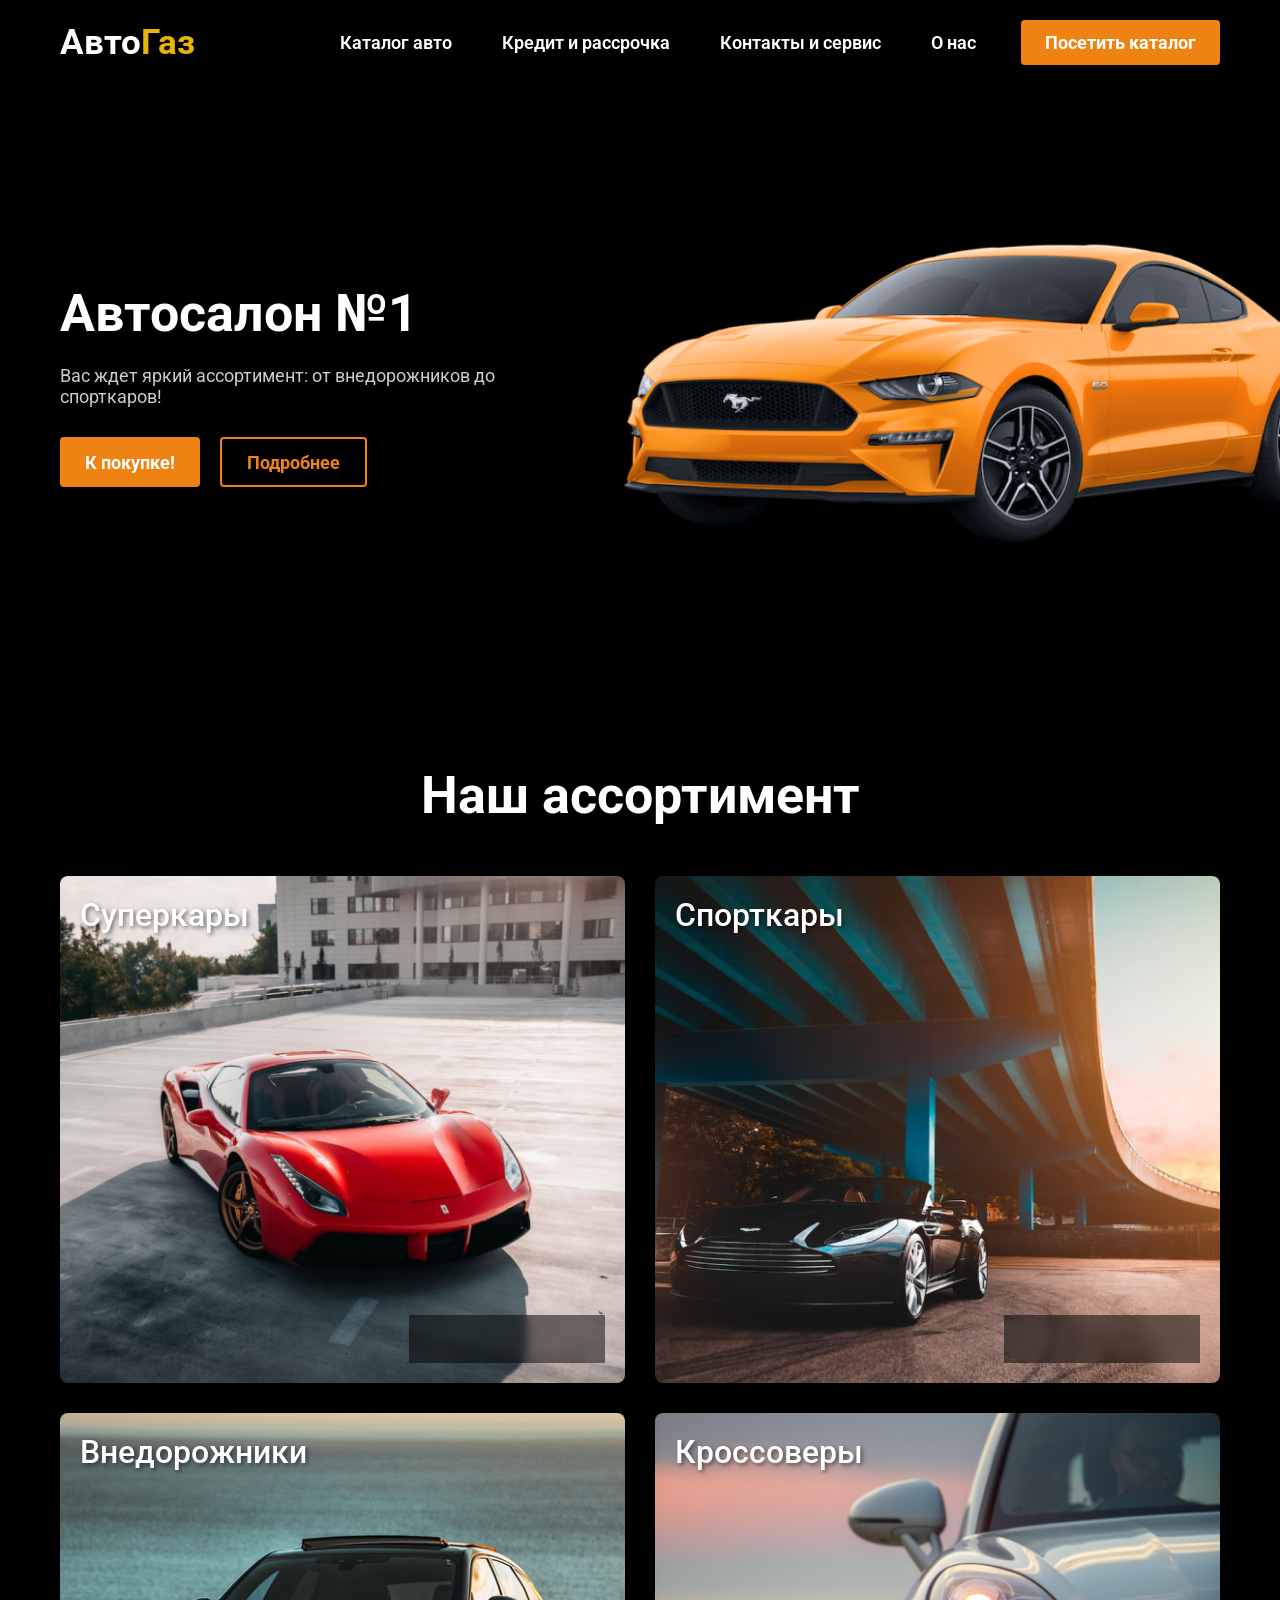
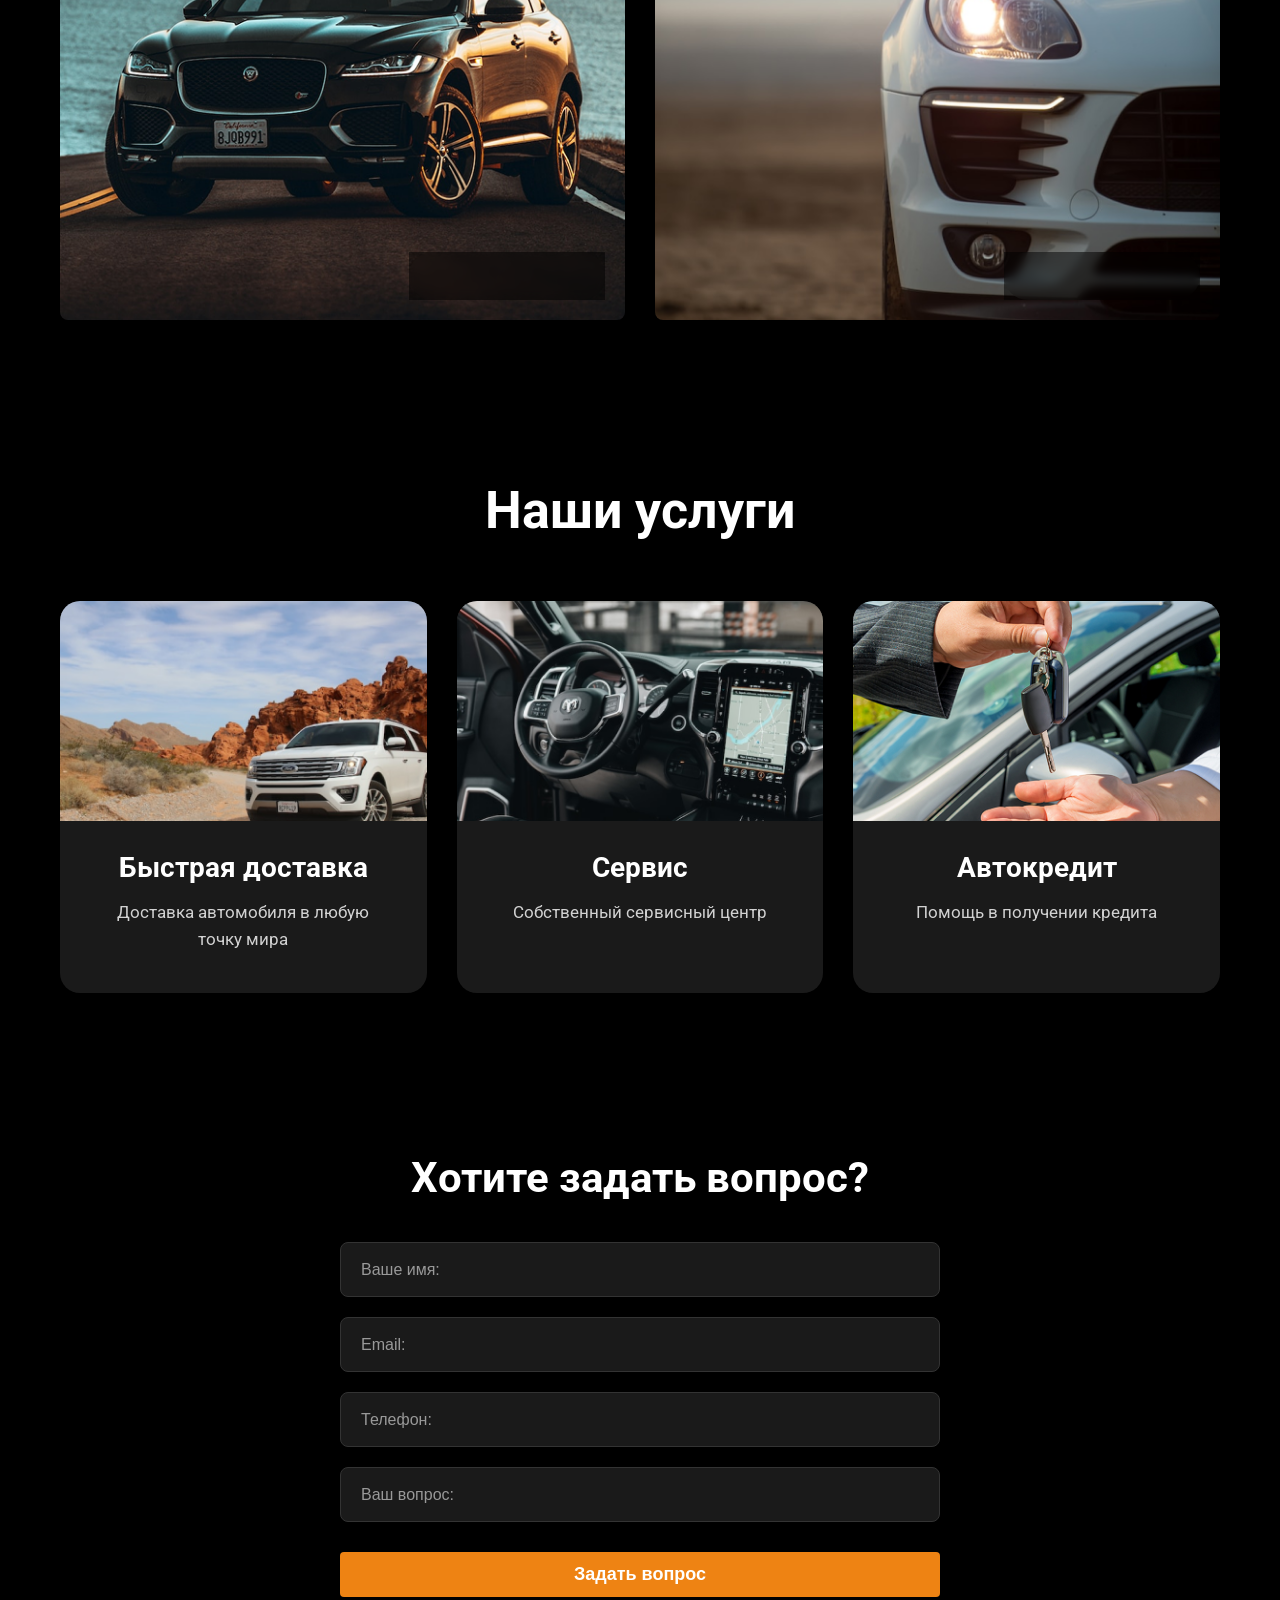
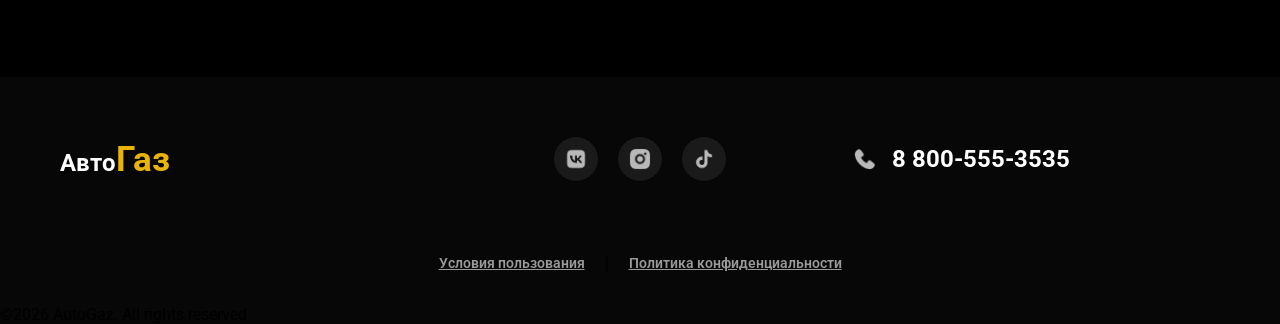
==== index.html @ 1af3d5fa "index.html" ====
<!DOCTYPE html>
<html lang="ru">
<head>
    <meta charset="UTF-8">
    <meta name="viewport" content="width=device-width, initial-scale=1.0, maximum-scale=5.0, user-scalable=yes">
    <meta name="theme-color" content="#000000">
    <meta property="og:title" content="АвтоГаз | Продажа спорткаров и внедорожников">
    <meta property="og:description" content="Автосалон АвтоГаз предлагает купить спортивные автомобили, внедорожники и кроссоверы. Быстрая доставка, сервисное обслуживание и автокредитование.">
    <meta property="og:image" content="https://autogaz.ru/img/ford-mustang.png">
    <meta property="og:url" content="https://autogaz.ru/">
    <meta property="og:type" content="website">
    <meta property="og:site_name" content="АвтоГаз">
    <title>АвтоГаз | Продажа спорткаров и внедорожников</title>
    <link rel="stylesheet" href="style.css">
    <link rel="preconnect" href="https://fonts.googleapis.com">
    <link rel="preconnect" href="https://fonts.gstatic.com" crossorigin>
    <link href="https://fonts.googleapis.com/css2?family=Roboto:wght@400;500;700&display=swap" rel="stylesheet">
</head>
<body>
    <div class="overlay" id="overlay"></div>

    <header>
    <div class="container">
        <a href="#" class="title">Авто<span class="gaz">Газ</span></a>
        
        <button class="burger-menu" id="burgerMenu" aria-label="Меню">
            <span class="burger-line"></span>
            <span class="burger-line"></span>
            <span class="burger-line"></span>
        </button>

        <nav class="nav" id="nav">
            <ul class="list">
                <li><a href="#">Каталог авто</a></li>
                <li><a href="#">Кредит и рассрочка</a></li>
                <li><a href="#">Контакты и сервис</a></li>
                <li><a href="#">О нас</a></li>
            </ul>
        </nav>
        
        <a href="./product.html" class="btn"><span>Посетить каталог</span></a>
    </div>
</header>

    <main>
        <!-- СЕКЦИЯ WELCOME -->
        <section class="welcome">
            <div class="container">
                <div class="welcome_text">
                    <h1 class="welcome_title">Автосалон №1</h1>
                    <p class="welcome_txt">Вас ждет яркий ассортимент: от внедорожников до спорткаров!</p>
                    <div class="welcome_btn">
                        <a href="./product.html" class="w_btn">К покупке!</a>
                        <a href="#" class="w_btn2">Подробнее</a>
                    </div>
                </div>
            </div>
            <div class="img" aria-hidden="true"></div> <!-- Скрывается на мобильных -->
        </section>

        <!-- СЕКЦИЯ АССОРТИМЕНТ -->
        <section class="plitka">
            <div class="container">
                <h2 class="plitka_title">Наш ассортимент</h2>
                <div class="plitka_img">
                    <!-- Карточка 1: Суперкары -->
                    <div class="pl_img">
                        <img src="./img/Mask-1.png" 
                             srcset="./img/Mask-1.png 800w, 
                                     ./img/Mask-1.png 768w, 
                                     ./img/Mask-1.png 480w, 
                                     ./img/Mask-1.png 320w"
                             sizes="(max-width: 320px) 280px,
                                    (max-width: 480px) 440px,
                                    (max-width: 768px) 700px,
                                    800px"
                             alt="Суперкар Lamborghini" 
                             width="584" 
                             height="524" 
                             loading="lazy">
                        <h3 class="pl_h">Суперкары</h3>
                        <a href="#" class="discover">
                            Подробнее 
                            <img src="./img/Vector-1.png" alt="→" width="20" height="20" loading="lazy">
                        </a>
                    </div>
                    <div class="pl_img">
                        <img src="./img/Mask-2.png" 
                             srcset="./img/Mask-2.png 800w, 
                                     ./img/Mask-2.png 768w, 
                                     ./img/Mask-2.png 480w, 
                                     ./img/Mask-2.png 320w"
                             sizes="(max-width: 320px) 280px,
                                    (max-width: 480px) 440px,
                                    (max-width: 768px) 700px,
                                    800px"
                             alt="Спорткар" 
                             width="584" 
                             height="524" 
                             loading="lazy">
                        <h3 class="pl_h">Спорткары</h3>
                        <a href="#" class="discover">
                            Подробнее 
                            <img src="./img/Vector-1.png" alt="→" width="20" height="20" loading="lazy">
                        </a>
                    </div>

                    <div class="pl_img">
                        <img src="./img/suv.png" 
                             srcset="./img/suv.png 800w, 
                                     ./img/suv.png 768w, 
                                     ./img/suv.png 480w, 
                                     ./img/suv.png 320w"
                             sizes="(max-width: 320px) 280px,
                                    (max-width: 480px) 440px,
                                    (max-width: 768px) 700px,
                                    800px"
                             alt="Внедорожник Mercedes-Benz G-Класс" 
                             width="584" 
                             height="524" 
                             loading="lazy">
                        <h3 class="pl_h">Внедорожники</h3>
                        <a href="#" class="discover">
                            Подробнее 
                            <img src="./img/Vector-1.png" alt="→" width="20" height="20" loading="lazy">
                        </a>
                    </div>
                    
                    <div class="pl_img">
                        <img src="./img/Mask-3.png" 
                             srcset="./img/Mask-3.png 800w, 
                                     ./img/Mask-3.png 768w, 
                                     ./img/Mask-3.png 480w, 
                                     ./img/Mask-3.png 320w"
                             sizes="(max-width: 320px) 280px,
                                    (max-width: 480px) 440px,
                                    (max-width: 768px) 700px,
                                    800px"
                             alt="Кроссовер" 
                             width="584" 
                             height="524" 
                             loading="lazy">
                        <h3 class="pl_h">Кроссоверы</h3>
                        <a href="#" class="discover">
                            Подробнее 
                            <img src="./img/Vector-1.png" alt="→" width="20" height="20" loading="lazy">
                        </a>
                    </div>
                </div>
            </div>
        </section>
        <section class="serv">
            <div class="container">
                <h2 class="serv_title">Наши услуги</h2>
                <div class="serv_cards">
                    <div class="s_card">
                        <img src="./img/serv.png" 
                             srcset="./img/serv.png 800w, 
                                     ./img/serv.png 480w, 
                                     ./img/serv.png 320w"
                             sizes="(max-width: 480px) 100vw,
                                    (max-width: 768px) 50vw,
                                    384px"
                             alt="Быстрая доставка" 
                             loading="lazy"
                             width="384" 
                             height="220">
                        <div class="s_card_content">
                            <h3 class="s_h">Быстрая доставка</h3>
                            <p class="s_txt">Доставка автомобиля в любую точку мира</p>
                        </div>
                    </div>
                    <div class="s_card">
                        <img src="./img/serv2.png" 
                             srcset="./img/serv2.png 800w, 
                                     ./img/serv2.png 480w, 
                                     ./img/serv2.png 320w"
                             sizes="(max-width: 480px) 100vw,
                                    (max-width: 768px) 50vw,
                                    384px"
                             alt="Сервисное обслуживание" 
                             loading="lazy"
                             width="384" 
                             height="220">
                        <div class="s_card_content">
                            <h3 class="s_h">Сервис</h3>
                            <p class="s_txt">Собственный сервисный центр</p>
                        </div>
                    </div>
                    <div class="s_card">
                        <img src="./img/Кредит.png" 
                             srcset="./img/Кредит.png 800w, 
                                     ./img/Кредит.png 480w, 
                                     ./img/Кредит.png 320w"
                             sizes="(max-width: 480px) 100vw,
                                    (max-width: 768px) 50vw,
                                    384px"
                             alt="Автокредитование" 
                             loading="lazy"
                             width="384" 
                             height="220">
                        <div class="s_card_content">
                            <h3 class="s_h">Автокредит</h3>
                            <p class="s_txt">Помощь в получении кредита</p>
                        </div>
                    </div>
                </div>
            </div>
        </section>
        <section id="form-section">
            <div class="container">
                <h2 class="title-section">Хотите задать вопрос?</h2>
                <form action="/action_page.php" method="POST">
                    <input type="text" id="name" name="name" placeholder="Ваше имя:" required>
                    <input type="email" id="email" name="email" placeholder="Email:" required>
                    <input type="tel" id="phone" name="phone" placeholder="Телефон:" required>
                    <input type="text" id="question" name="question" placeholder="Ваш вопрос:" required>
                    <button type="submit" class="btn form_btn">Задать вопрос</button>
                </form> 
            </div>
        </section>
    </main>
    <footer>
        <div class="container footer-container">
            <div class="logotip">
                <h2>Авто<span class="gaz">Газ</span></h2>
            </div>
            <div class="soc">
                <a href="https://vk.com" aria-label="VK" target="_blank" rel="noopener"><img src="./img/VK.png" alt="VK" width="24" height="24" loading="lazy"></a>
                <a href="https://instagram.com" aria-label="Instagram" target="_blank" rel="noopener"><img src="./img/inst.png" alt="Instagram" width="24" height="24" loading="lazy"></a>
                <a href="https://tiktok.com" aria-label="TikTok" target="_blank" rel="noopener"><img src="./img/TikTok.png" alt="TikTok" width="24" height="24" loading="lazy"></a>
            </div>
            <div class="logotip">
                <img src="./img/num-icon.png" alt="Телефон" width="24" height="24" loading="lazy">
                <h2>8 800-555-3535</h2>
            </div>
        </div>
        <div class="footer-legal">
            <a href="#" class="legal-link">Условия пользования</a>
            <span class="separator">|</span> 
            <a href="#" class="legal-link">Политика конфиденциальности</a>
        </div>
        <p>©2026 AutoGaz. All rights reserved</p>
    </footer>
    <script>
        document.addEventListener('DOMContentLoaded', function() {
            const burgerMenu = document.getElementById('burgerMenu');
            const nav = document.getElementById('nav');
            const overlay = document.getElementById('overlay');

            if (burgerMenu && nav && overlay) {
                function toggleMenu() {
                    burgerMenu.classList.toggle('open');
                    nav.classList.toggle('active');
                    overlay.classList.toggle('active');
                    document.body.style.overflow = nav.classList.contains('active') ? 'hidden' : '';
                }

                burgerMenu.addEventListener('click', toggleMenu);
                overlay.addEventListener('click', toggleMenu);

                document.querySelectorAll('.list a').forEach(link => {
                    link.addEventListener('click', function() {
                        if (nav.classList.contains('active')) {
                            toggleMenu();
                        }
                    });
                });

                window.addEventListener('resize', function() {
                    if (window.innerWidth > 768 && nav.classList.contains('active')) {
                        toggleMenu();
                    }
                });
            }
        });
    </script>
</body>
</html>
---- style.css ----
@import url('https://fonts.googleapis.com/css2?family=Roboto:wght@400;500;700&display=swap');

/* ========== ОСНОВНЫЕ СТИЛИ ========== */
* {
    margin: 0;
    padding: 0;
    box-sizing: border-box;
}

body {
    background-color: black;
    font-family: "Roboto", sans-serif;
    overflow-x: hidden;
    width: 100%;
}

.container {
    width: 100%;
    max-width: 1200px;
    margin: 0 auto;
    padding: 0 20px;
}

/* ========== ТИПОГРАФИЯ ========== */
h1, h2, h3 {
    color: white;
    font-weight: 700;
}

.title {
    font-size: clamp(28px, 6vw, 35px);
    z-index: 1001;
    position: relative;
}

.gaz {
    color: #EAB308;
    font-size: clamp(28px, 6vw, 35px);
}

a {
    color: white;
    text-decoration: none;
    font-weight: 600;
    font-size: 18px;
}

/* ========== ШАПКА С БУРГЕР-МЕНЮ ========== */
header {
    padding: 20px 0;
    position: relative;
    z-index: 1000;
}

header .container {
    display: flex;
    align-items: center;
    justify-content: space-between;
    flex-wrap: wrap;
}

/* Кнопка бургер-меню */
.burger-menu {
    display: none;
    flex-direction: column;
    justify-content: space-between;
    width: 40px;
    height: 30px;
    background: transparent;
    border: none;
    cursor: pointer;
    padding: 0;
    z-index: 1001;
    position: relative;
}

.burger-line {
    width: 100%;
    height: 4px;
    background-color: white;
    border-radius: 4px;
    transition: 0.3s;
}

/* Анимация бургера при открытии */
.burger-menu.open .burger-line:nth-child(1) {
    transform: translateY(13px) rotate(45deg);
}

.burger-menu.open .burger-line:nth-child(2) {
    opacity: 0;
}

.burger-menu.open .burger-line:nth-child(3) {
    transform: translateY(-13px) rotate(-45deg);
}

/* Навигация */
.nav {
    flex: 1;
    display: flex;
    justify-content: flex-end;
}

.list {
    display: flex;
    list-style: none;
    gap: 20px;
    transition: 0.3s;
}

.list a {
    display: inline-block;
    padding: 12px 15px;
    min-height: 44px;
    min-width: 44px;
    transition: 0.2s;
    white-space: nowrap;
}

.list a:hover {
    color: #EE8313;
}

.btn {
    background-color: #EE8313;
    display: inline-flex;
    align-items: center;
    justify-content: center;
    min-width: 44px;
    min-height: 44px;
    padding: 12px 24px;
    border-radius: 4px;
    transition: 0.2s;
    white-space: nowrap;
    margin-left: 20px;
    z-index: 1001;
    position: relative;
}

.btn:hover {
    opacity: 0.8;
    transform: scale(1.05);
}

/* ========== СЕКЦИЯ WELCOME ========== */
.welcome {
    position: relative;
    min-height: 600px;
    display: flex;
    align-items: center;
}

.welcome_text {
    position: relative;
    z-index: 2;
    max-width: 600px;
}

.welcome_title {
    font-size: clamp(36px, 8vw, 52px);
    line-height: 1.2;
    margin-bottom: 20px;
}

.welcome_txt {
    color: white;
    opacity: 0.8;
    font-size: clamp(16px, 4vw, 18px);
    max-width: 474px;
    margin-bottom: 30px;
}

.welcome_btn {
    display: flex;
    gap: 20px;
    flex-wrap: wrap;
}

.w_btn, .w_btn2 {
    display: inline-flex;
    align-items: center;
    justify-content: center;
    min-height: 50px;
    min-width: 44px;
    padding: 12px 25px;
    border-radius: 4px;
    font-weight: 700;
}

.w_btn {
    background-color: #EE8313;
}

.w_btn2 {
    background-color: transparent;
    color: #EE8313;
    border: 2px solid #EE8313;
}

/* Фоновое изображение (СКРОЕМ НА МОБИЛЬНЫХ) */
.img {
    position: absolute;
    top: 0;
    right: 0;
    width: 60%;
    height: 100%;
    z-index: 1;
}

.img::before {
    content: '';
    position: absolute;
    top: 0;
    right: 0;
    width: 100%;
    height: 100%;
    background-image: url('./img/ford-mustang.png');
    background-size: contain;
    background-position: right center;
    background-repeat: no-repeat;
}

/* ========== ПЛИТКА ========== */
.plitka {
    padding: 80px 0;
}

.plitka_title {
    text-align: center;
    font-size: clamp(32px, 7vw, 52px);
    margin-bottom: 50px;
}

.plitka_img {
    display: grid;
    grid-template-columns: repeat(2, 1fr);
    gap: 30px;
}

.pl_img {
    position: relative;
    width: 100%;
    aspect-ratio: 584/524;
    overflow: hidden;
    border-radius: 8px;
}

.pl_img img {
    width: 100%;
    height: 100%;
    object-fit: cover;
    transition: 0.7s;
}

.pl_img:hover img {
    transform: scale(1.1);
}

.pl_h {
    position: absolute;
    top: 20px;
    left: 20px;
    font-size: clamp(20px, 5vw, 32px);
    font-weight: 500;
    z-index: 2;
    text-shadow: 2px 2px 4px rgba(0,0,0,0.5);
}

.discover {
    position: absolute;
    bottom: 20px;
    right: 20px;
    display: flex;
    align-items: center;
    gap: 10px;
    font-size: clamp(16px, 4vw, 24px);
    font-weight: 500;
    z-index: 2;
    background: rgba(0,0,0,0.5);
    padding: 10px 20px;
    border-radius: 30px;
    backdrop-filter: blur(5px);
}

.discover img {
    width: 20px;
    height: 20px;
}

/* ========== УСЛУГИ ========== */
.serv {
    padding: 80px 0;
}

.serv_title {
    text-align: center;
    font-size: clamp(32px, 7vw, 52px);
    margin-bottom: 60px;
}

.serv_cards {
    display: grid;
    grid-template-columns: repeat(3, 1fr);
    gap: 30px;
}

.s_card {
    background: #1A1A1A;
    border-radius: 20px;
    overflow: hidden;
    transition: 0.3s;
    display: flex;
    flex-direction: column;
    border: none;
}

.s_card:hover {
    background: white;
    transform: translateY(-10px);
    box-shadow: 0 20px 30px rgba(238, 131, 19, 0.2);
}

.s_card img {
    width: 100%;
    height: 220px;
    object-fit: cover;
    display: block;
    border: none;
    transition: 0.5s;
}

.s_card:hover img {
    transform: scale(1.05);
}

.s_card_content {
    padding: 30px 25px 40px;
    text-align: center;
}

.s_h {
    font-size: clamp(22px, 4vw, 28px);
    font-weight: 700;
    margin-bottom: 15px;
    color: white;
}

.s_txt {
    font-size: clamp(15px, 3vw, 17px);
    opacity: 0.8;
    color: white;
    line-height: 1.6;
    max-width: 280px;
    margin: 0 auto;
}

.s_card:hover .s_h,
.s_card:hover .s_txt {
    color: black;
}

/* ========== ФОРМА ========== */
#form-section {
    padding: 80px 0;
}

.title-section {
    text-align: center;
    font-size: clamp(28px, 6vw, 42px);
    margin-bottom: 40px;
}

form {
    max-width: 600px;
    margin: 0 auto;
    display: flex;
    flex-direction: column;
    gap: 20px;
}

input {
    width: 100%;
    background: #1A1A1A;
    border: 1px solid #333;
    border-radius: 8px;
    padding: 16px 20px;
    font-size: 16px;
    color: white;
    min-height: 55px;
    transition: 0.2s;
}

input:focus {
    outline: none;
    border-color: #EE8313;
}

input::placeholder {
    color: #999;
    font-size: 16px;
}

.form_btn {
    width: 100%;
    margin-top: 10px;
    background: #EE8313;
    color: white;
    border: none;
    font-size: 18px;
    font-weight: 600;
    cursor: pointer;
    min-height: 55px;
    margin-left: 0;
}

/* ========== ФУТЕР ========== */
footer {
    background: #070707;
    padding-top: 60px;
}

.footer-container {
    display: grid;
    grid-template-columns: repeat(3, 1fr);
    gap: 30px;
    align-items: center;
    margin-bottom: 40px;
}

.logotip {
    display: flex;
    align-items: center;
    gap: 15px;
}

.logo_foot {
    font-size: 35px;
    margin: 0;
}

.soc {
    display: flex;
    align-items: center;
    justify-content: center;
    gap: 20px;
}

.soc a {
    display: flex;
    align-items: center;
    justify-content: center;
    min-width: 44px;
    min-height: 44px;
    background: #1A1A1A;
    border-radius: 50%;
    transition: 0.2s;
}

.soc a:hover {
    background: #EE8313;
    transform: scale(1.1);
}

.soc img {
    width: 24px;
    height: 24px;
    object-fit: contain;
}

.footer-legal {
    display: flex;
    justify-content: center;
    align-items: center;
    gap: 20px;
    padding: 20px 0;
    flex-wrap: wrap;
}

.legal-link {
    color: #999;
    font-size: 14px;
    text-decoration: underline;
    min-height: 44px;
    display: inline-flex;
    align-items: center;
}

.fot p {
    background: #EAB308;
    color: #333;
    text-align: center;
    padding: 20px;
    margin: 0;
    font-size: 14px;
}

/* ========== МЕДИАЗАПРОСЫ ========== */

/* Планшеты */
@media screen and (max-width: 1024px) {
    .plitka_img {
        gap: 20px;
    }
    
    .serv_cards {
        gap: 20px;
    }
}

/* Мобильные устройства (до 768px) */
@media screen and (max-width: 768px) {
    .container {
        padding: 0 25px;
    }

    /* ===== БУРГЕР-МЕНЮ ===== */
    .burger-menu {
        display: flex;
    }

    .nav {
        position: fixed;
        top: 0;
        right: -100%;
        width: 80%;
        max-width: 400px;
        height: 100vh;
        background: #0A0A0A;
        flex-direction: column;
        justify-content: flex-start;
        padding: 100px 30px 30px;
        transition: 0.4s;
        z-index: 1000;
        box-shadow: -5px 0 30px rgba(0,0,0,0.8);
    }

    .nav.active {
        right: 0;
    }

    .list {
        flex-direction: column;
        width: 100%;
        gap: 5px;
    }

    .list a {
        width: 100%;
        text-align: left;
        padding: 18px 20px;
        font-size: 20px;
        border-bottom: 1px solid #333;
        white-space: normal;
    }

    .list a:hover {
        background: #EE8313;
        color: black;
    }

    /* Затемнение фона при открытом меню */
    .overlay {
        display: none;
        position: fixed;
        top: 0;
        left: 0;
        width: 100%;
        height: 100%;
        background: rgba(0,0,0,0.7);
        z-index: 999;
    }

    .overlay.active {
        display: block;
    }

    /* Кнопка в шапке */
    .btn {
        margin-left: auto;
        margin-right: 10px;
        padding: 10px 20px;
        font-size: 16px;
    }

    /* ===== СКРЫВАЕМ МАШИНУ НА МОБИЛЬНЫХ ===== */
    .img {
        display: none; /* Полностью скрываем изображение */
    }

    /* Центрируем текст welcome */
    .welcome {
        min-height: auto;
        padding: 40px 0;
        text-align: center;
    }

    .welcome_text {
        margin: 0 auto;
        text-align: center;
    }

    .welcome_txt {
        margin: 0 auto 30px;
    }

    .welcome_btn {
        justify-content: center;
    }

    /* Плитка в 1 колонку */
    .plitka_img {
        grid-template-columns: 1fr;
    }

    .pl_img {
        max-width: 500px;
        margin: 0 auto;
    }

    /* Услуги в 1 колонку */
    .serv_cards {
        grid-template-columns: 1fr;
        max-width: 500px;
        margin: 0 auto;
    }

    .s_card img {
        height: 200px;
    }

    /* Футер */
    .footer-container {
        grid-template-columns: 1fr;
        text-align: center;
        gap: 40px;
    }

    .logotip {
        justify-content: center;
    }

    .footer-legal {
        flex-direction: column;
        gap: 15px;
    }

    .separator {
        display: none;
    }
}

/* Маленькие телефоны */
@media screen and (max-width: 480px) {
    .container {
        padding: 0 20px;
    }

    .btn {
        padding: 8px 16px;
        font-size: 15px;
    }

    .welcome_title {
        font-size: 32px;
    }

    .w_btn, .w_btn2 {
        width: 100%;
    }

    .s_card img {
        height: 180px;
    }

    .s_card_content {
        padding: 25px 20px 30px;
    }
}

/* ========== ВСПОМОГАТЕЛЬНЫЕ СТИЛИ ========== */
img, video, iframe {
    max-width: 100%;
    height: auto;
}


/* ========== ШАПКА С БУРГЕР-МЕНЮ ========== */
header {
    padding: 20px 0;
    position: relative;
    z-index: 1000;
}

header .container {
    display: flex;
    align-items: center;
    justify-content: space-between;
    flex-wrap: nowrap; /* Запрещаем перенос на новую строку */
    gap: 10px;
}

/* Логотип */
.title {
    font-size: clamp(28px, 6vw, 35px);
    z-index: 1001;
    position: relative;
    font-weight: 700;
    white-space: nowrap; /* Запрещаем перенос текста логотипа */
    flex-shrink: 0; /* Запрещаем сжатие логотипа */
}

/* Кнопка бургер-меню */
.burger-menu {
    display: none;
    flex-direction: column;
    justify-content: space-between;
    width: 40px;
    height: 30px;
    background: transparent;
    border: none;
    cursor: pointer;
    padding: 0;
    z-index: 1001;
    position: relative;
    flex-shrink: 0; /* Запрещаем сжатие кнопки */
}

/* Кнопка в шапке */
.btn {
    background-color: #EE8313;
    display: inline-flex;
    align-items: center;
    justify-content: center;
    min-width: 44px;
    min-height: 44px;
    padding: 12px 24px;
    border-radius: 4px;
    transition: 0.2s;
    white-space: nowrap; /* Запрещаем перенос текста кнопки */
    z-index: 1001;
    position: relative;
    font-weight: 700;
    border: none;
    cursor: pointer;
    flex-shrink: 0; /* Запрещаем сжатие кнопки */
}

/* Навигация */
.nav {
    flex: 1; /* Занимает оставшееся пространство */
    display: flex;
    justify-content: flex-end;
    min-width: 0; /* Разрешаем сжатие если нужно */
}

.list {
    display: flex;
    list-style: none;
    gap: 20px;
    transition: 0.3s;
    flex-wrap: wrap; /* Разрешаем перенос пунктов меню */
    justify-content: flex-end;
}

.list a {
    display: inline-flex;
    align-items: center;
    justify-content: center;
    min-width: 44px;
    min-height: 44px;
    padding: 12px 15px;
    transition: 0.2s;
    white-space: nowrap;
    font-size: clamp(14px, 1.5vw, 18px); /* Адаптивный размер шката */
}

/* ========== МЕДИАЗАПРОСЫ ========== */

/* Планшеты (до 1024px) - начинаем адаптировать меню */
@media screen and (max-width: 1024px) {
    .list {
        gap: 10px; /* Уменьшаем расстояние между пунктами */
    }
    
    .list a {
        padding: 12px 10px; /* Уменьшаем отступы */
        font-size: 15px; /* Уменьшаем шрифт */
    }
}

/* Мобильные устройства (до 880px) - переключаемся на бургер */
@media screen and (max-width: 880px) {
    .burger-menu {
        display: flex; /* Показываем бургер */
    }

    /* Прячем навигацию, она будет в бургере */
    .nav {
        position: fixed;
        top: 0;
        right: -100%;
        width: 80%;
        max-width: 400px;
        height: 100vh;
        background: #0A0A0A;
        flex-direction: column;
        justify-content: flex-start;
        padding: 100px 30px 30px;
        transition: 0.4s;
        z-index: 1000;
        box-shadow: -5px 0 30px rgba(0,0,0,0.8);
    }

    .nav.active {
        right: 0;
    }

    .list {
        flex-direction: column;
        width: 100%;
        gap: 5px;
        flex-wrap: nowrap;
    }

    .list a {
        width: 100%;
        text-align: left;
        padding: 18px 20px;
        font-size: 20px;
        border-bottom: 1px solid #333;
        white-space: normal;
    }

    /* Кнопка в шапке теперь слева от бургера */
    .btn {
        margin-left: auto;
        margin-right: 10px;
    }
}

/* Маленькие телефоны (до 600px) - убираем логотип */
@media screen and (max-width: 600px) {
    .title {
        display: none; /* Прячем логотип */
    }
    
    /* Центрируем оставшиеся элементы */
    header .container {
        justify-content: flex-end; /* Прижимаем кнопки к правому краю */
    }
    
    .btn {
        margin-right: 5px;
    }
}

/* Очень маленькие телефоны (до 400px) */
@media screen and (max-width: 400px) {
    .btn span {
        display: none; /* Прячем текст "Посетить" */
    }
    
    .btn::before {
        content: "→"; /* Показываем стрелку */
        font-size: 20px;
    }
    
    .btn {
        padding: 12px 15px; /* Делаем кнопку компактнее */
        min-width: 44px;
    }
}

/* Экстремально маленькие (до 320px) */
@media screen and (max-width: 320px) {
    .btn {
        padding: 12px 10px;
    }
    
    .burger-menu {
        width: 35px; /* Чуть уменьшаем бургер */
        height: 25px;
    }
}
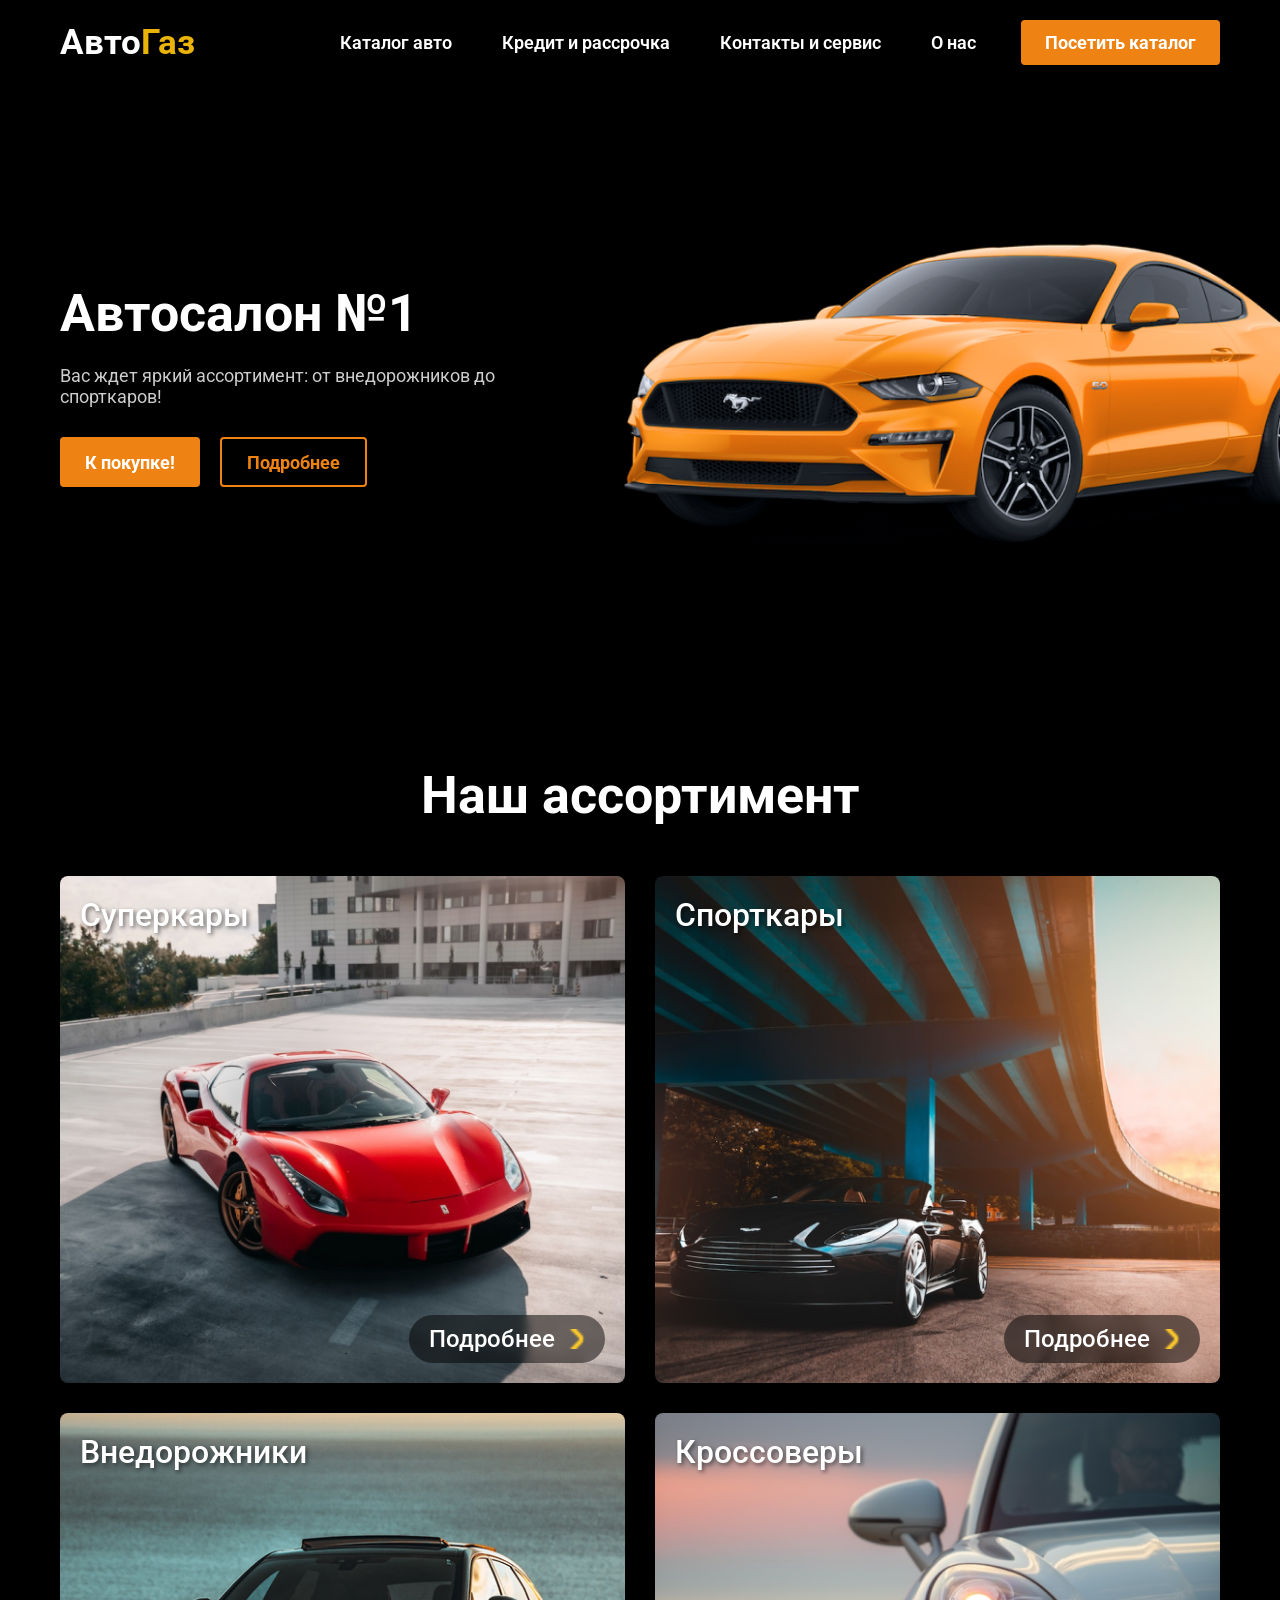
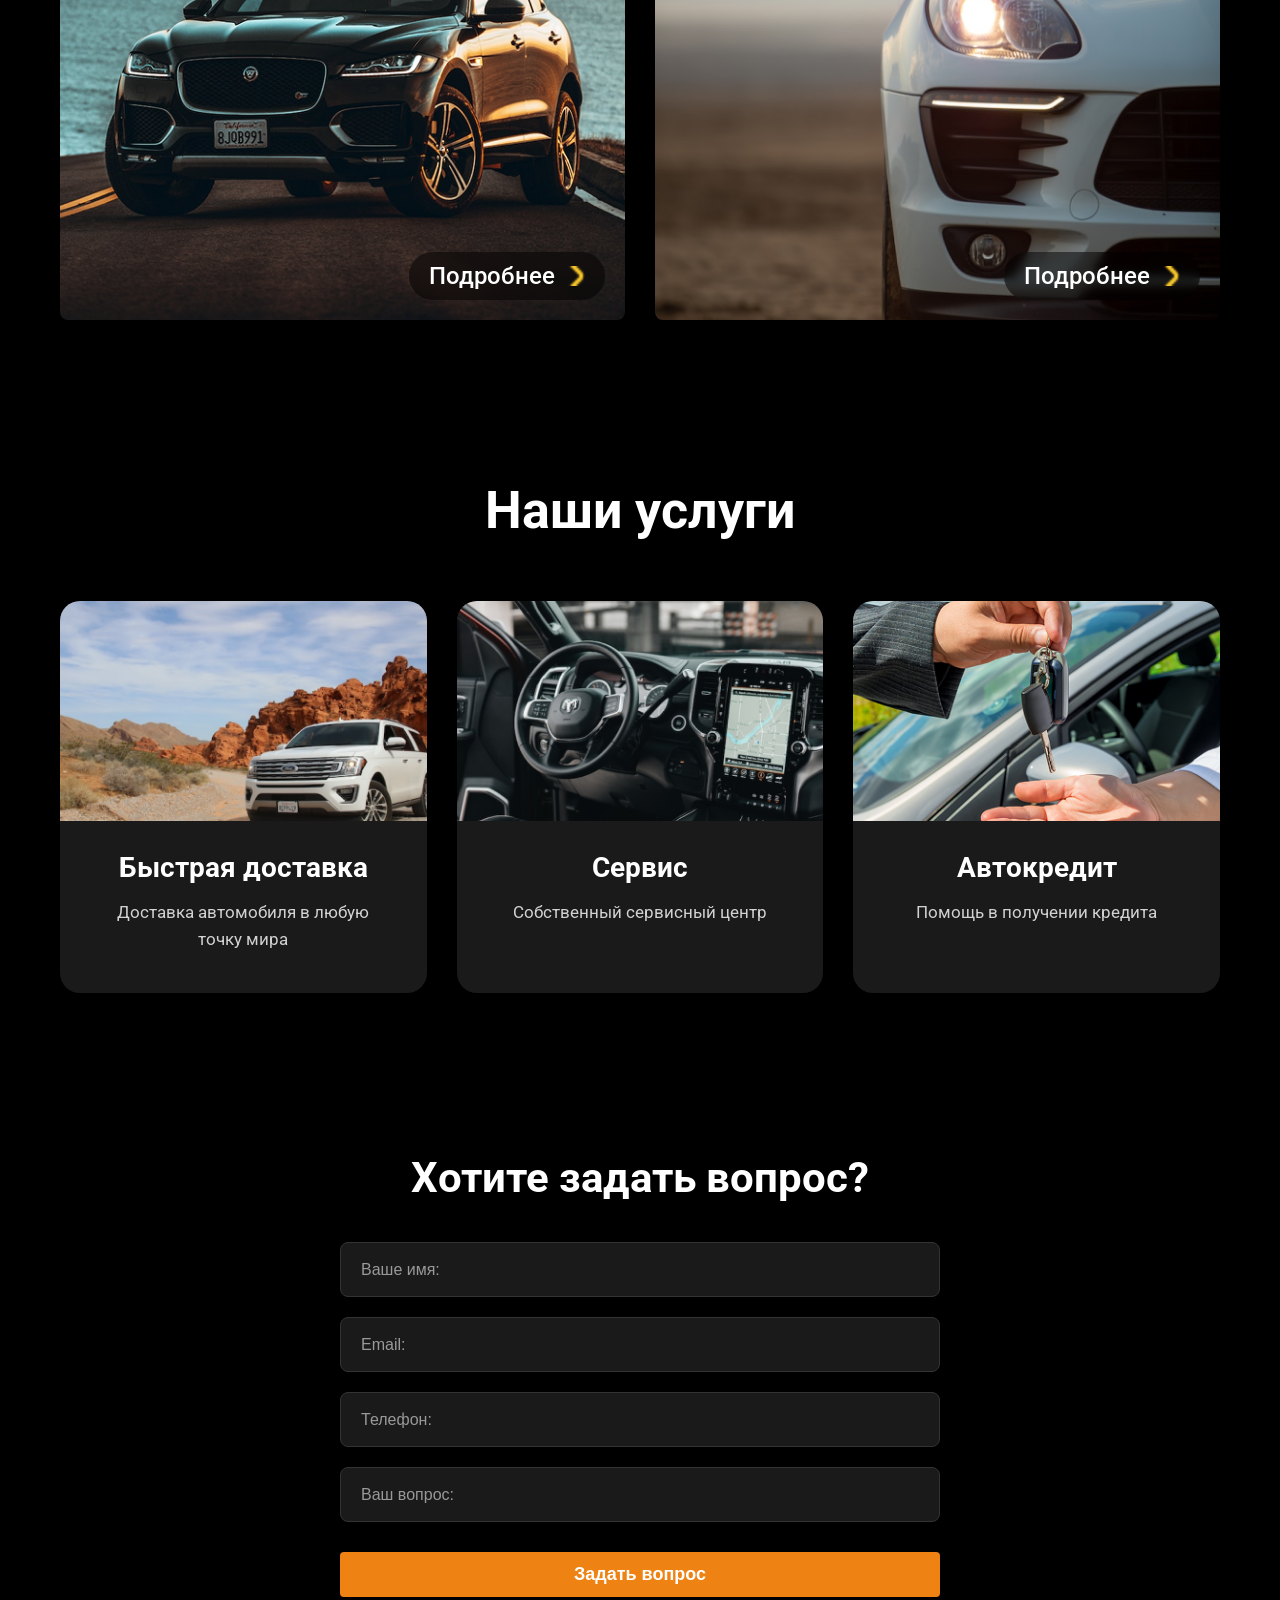
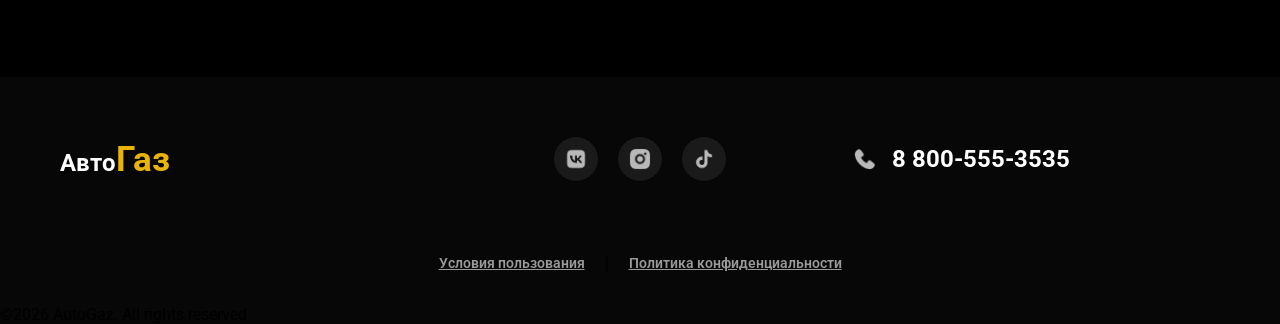
==== commit a72f53f6: "Update index.html" ====
--- a/index.html
+++ b/index.html
@@ -1,6 +1,15 @@
 <!DOCTYPE html>
 <html lang="ru">
 <head>
+    <!-- Google tag (gtag.js) -->
+<script async src="https://www.googletagmanager.com/gtag/js?id=G-7S75Y1F55D"></script>
+<script>
+  window.dataLayer = window.dataLayer || [];
+  function gtag(){dataLayer.push(arguments);}
+  gtag('js', new Date());
+
+  gtag('config', 'G-7S75Y1F55D');
+</script>
     <meta charset="UTF-8">
     <meta name="viewport" content="width=device-width, initial-scale=1.0, maximum-scale=5.0, user-scalable=yes">
     <meta name="theme-color" content="#000000">
@@ -17,7 +26,23 @@
     <link href="https://fonts.googleapis.com/css2?family=Roboto:wght@400;500;700&display=swap" rel="stylesheet">
 </head>
 <body>
-    <div class="overlay" id="overlay"></div>
+ 
+<!-- Yandex.Metrika counter -->
+<script type="text/javascript">
+    (function(m,e,t,r,i,k,a){
+        m[i]=m[i]||function(){(m[i].a=m[i].a||[]).push(arguments)};
+        m[i].l=1*new Date();
+        for (var j = 0; j < document.scripts.length; j++) {if (document.scripts[j].src === r) { return; }}
+        k=e.createElement(t),a=e.getElementsByTagName(t)[0],k.async=1,k.src=r,a.parentNode.insertBefore(k,a)
+    })(window, document,'script','https://mc.yandex.ru/metrika/tag.js?id=108262109', 'ym');
+
+    ym(108262109, 'init', {ssr:true, webvisor:true, clickmap:true, ecommerce:"dataLayer", referrer: document.referrer, url: location.href, accurateTrackBounce:true, trackLinks:true});
+</script>
+<noscript><div><img src="https://mc.yandex.ru/watch/108262109" style="position:absolute; left:-9999px;" alt="" /></div></noscript>
+<!-- /Yandex.Metrika counter -->
+
+
+
 
     <header>
     <div class="container">
@@ -276,4 +301,4 @@
         });
     </script>
 </body>
-</html>+</html>
